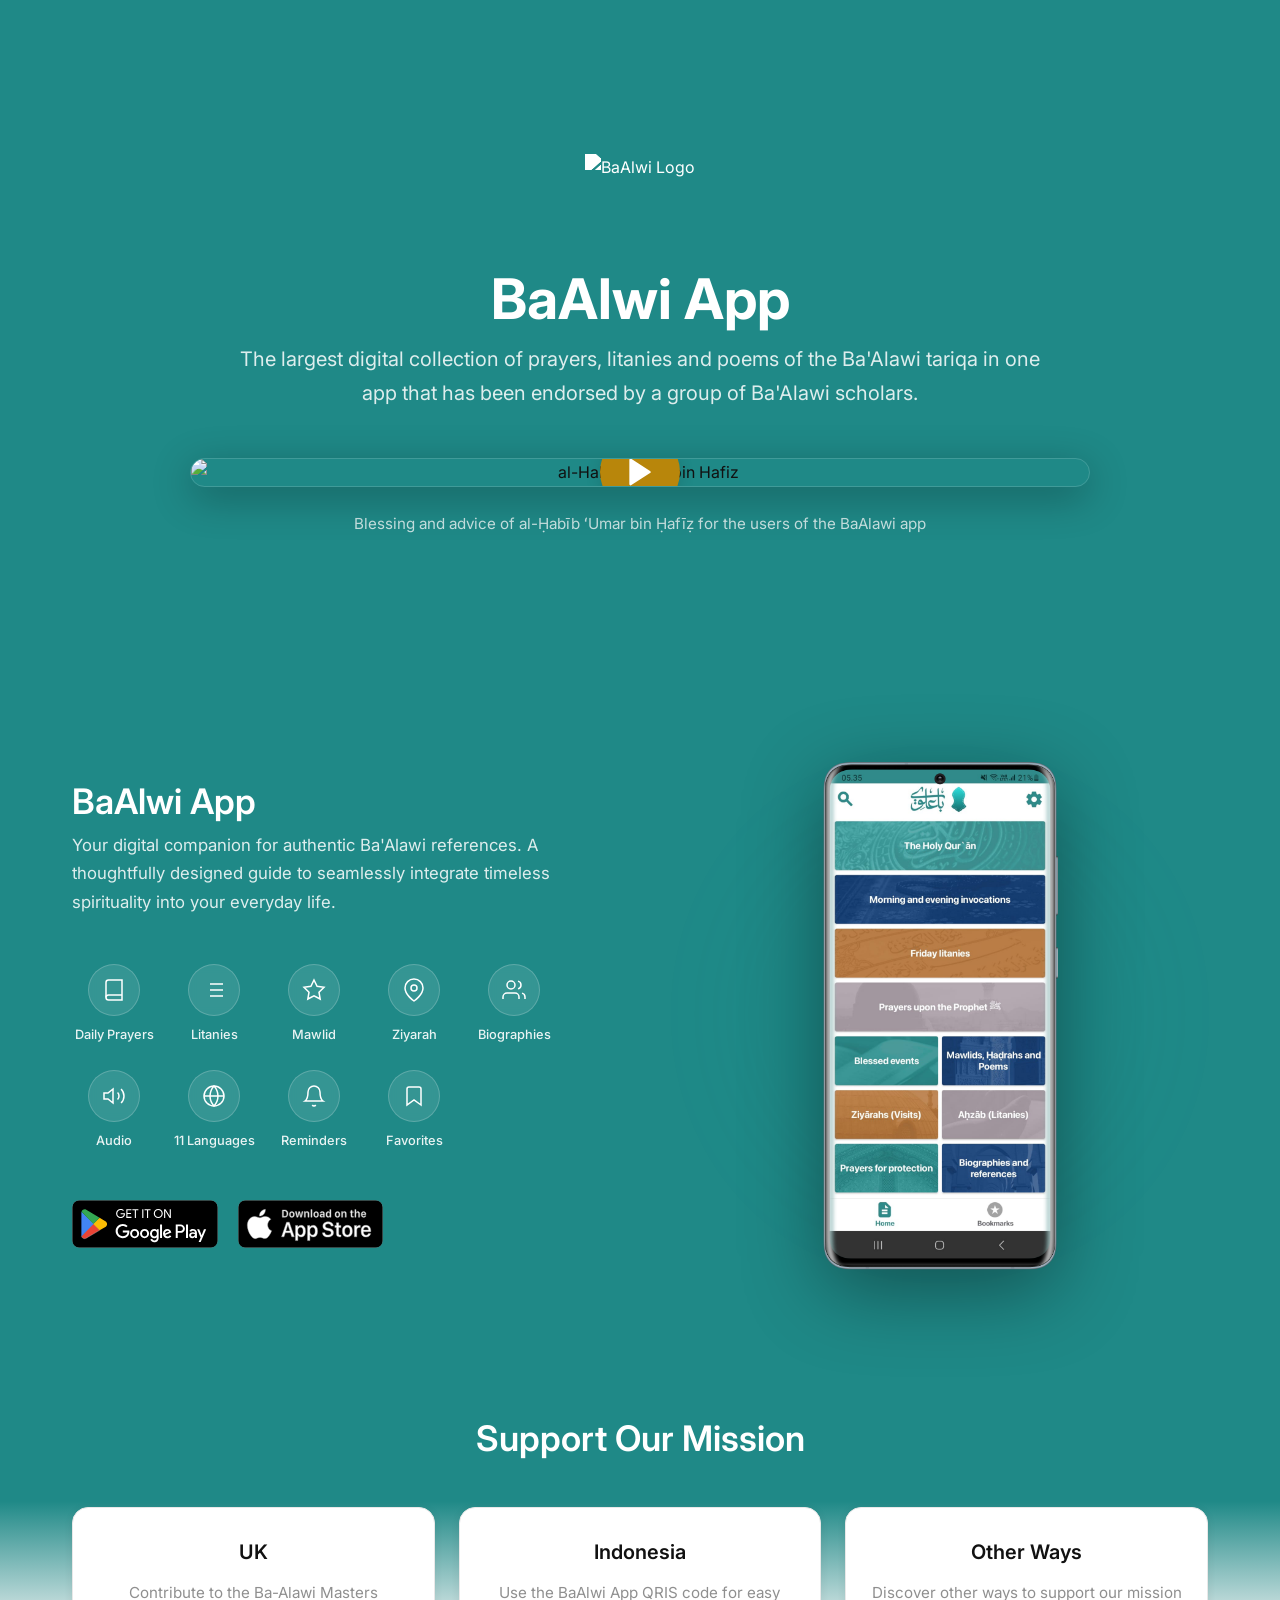
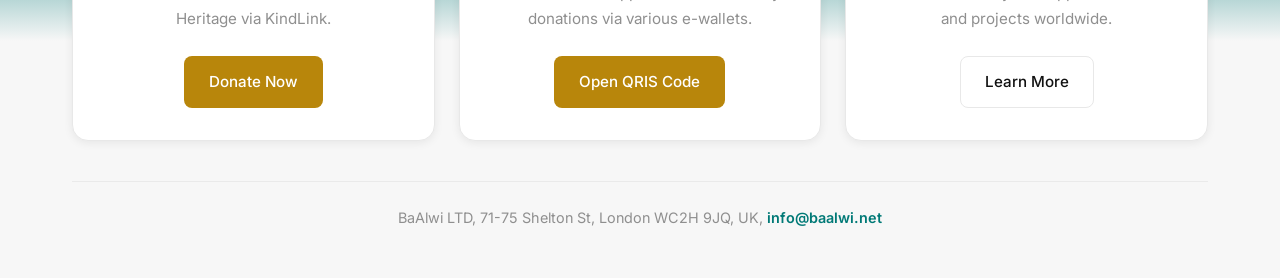
==== index.html @ 03d9c1d9 "Initial commit" ====
<!DOCTYPE html>
<html lang="en">
<head>
    <meta charset="UTF-8">
    <meta name="viewport" content="width=device-width, initial-scale=1.0">
    <title>BaAlwi باعلوي</title>
    <meta name="description" content="The largest digital collection of prayers, litanies and poems of the Ba'Alawi tariqa in one app that has been endorsed by a group of Ba'Alawi scholars.">
    
    <!-- Google Fonts -->
    <link rel="preconnect" href="https://fonts.googleapis.com">
    <link rel="preconnect" href="https://fonts.gstatic.com" crossorigin>
    <link href="https://fonts.googleapis.com/css2?family=Inter:wght@300;400;500;600;700&family=Amiri:wght@400;700&display=swap" rel="stylesheet">
    
    <!-- Custom CSS -->
    <link rel="stylesheet" href="styles.css">
    
    <!-- Favicon -->
    <link rel="icon" type="image/svg+xml" href="favicon.svg">
</head>
<body>

    <main>
        <!-- 1. Video Hero Section -->
        <section class="hero hero-video" id="home">
            <div class="container hero-container text-center">
                
                <!-- Centered Brand Logo -->
                <div class="hero-brand">
                    <img src="baalwi-homepage_files/ic_foreground+copy.png" alt="BaAlwi Logo" class="hero-brand-logo">
                </div>

                <div class="hero-header">
                    <h1 class="hero-title">BaAlwi App</h1>
                    <p class="hero-subtitle">The largest digital collection of prayers, litanies and poems of the Ba'Alawi tariqa in one app that has been endorsed by a group of Ba'Alawi scholars.</p>
                </div>
                
                <div class="video-wrapper" onclick="playVideo(this)">
                    <div class="video-container">
                        <img src="baalwi-homepage_files/Screen+Shot+2022-03-28+at+4.50.08+PM.png" alt="al-Habib Umar bin Hafiz" class="video-thumbnail">
                        <div class="play-button">
                            <svg viewBox="0 0 24 24" width="32" height="32" stroke="currentColor" stroke-width="2" fill="currentColor" stroke-linecap="round" stroke-linejoin="round"><polygon points="5 3 19 12 5 21 5 3"></polygon></svg>
                        </div>
                    </div>
                </div>
                <div class="hero-video-caption">
                    <p>Blessing and advice of al-Ḥabīb ʻUmar bin Ḥafīẓ for the users of the BaAlawi app</p>
                </div>
                </div>
            </div>
        </section>

        <!-- 2. App Showcase Section (NU App Style: Text Left, Overlapping Phones Right) -->
        <section class="app-showcase" id="app">
            <div class="container app-showcase-container">
                <div class="app-content">
                    <h2 class="section-title">BaAlwi App</h2>
                    <p class="section-description">
                        Your digital companion for authentic Ba'Alawi references. A thoughtfully designed guide to seamlessly integrate timeless spirituality into your everyday life.
                    </p>
                    
                    <!-- Features Grid (9 Items) -->
                    <div class="features-grid">
                        <div class="feature-item fade-in-element">
                            <div class="feature-icon-circle">
                                <svg viewBox="0 0 24 24" width="24" height="24" stroke="currentColor" stroke-width="1.5" fill="none"><path d="M4 19.5A2.5 2.5 0 0 1 6.5 17H20"></path><path d="M6.5 2H20v20H6.5A2.5 2.5 0 0 1 4 19.5v-15A2.5 2.5 0 0 1 6.5 2z"></path></svg>
                            </div>
                            <span class="feature-label">Daily Prayers</span>
                        </div>
                        <div class="feature-item fade-in-element">
                            <div class="feature-icon-circle">
                                <svg viewBox="0 0 24 24" width="24" height="24" stroke="currentColor" stroke-width="1.5" fill="none"><line x1="8" y1="6" x2="21" y2="6"></line><line x1="8" y1="12" x2="21" y2="12"></line><line x1="8" y1="18" x2="21" y2="18"></line><line x1="3" y1="6" x2="3.01" y2="6"></line><line x1="3" y1="12" x2="3.01" y2="12"></line><line x1="3" y1="18" x2="3.01" y2="18"></line></svg>
                            </div>
                            <span class="feature-label">Litanies</span>
                        </div>
                        <div class="feature-item fade-in-element">
                            <div class="feature-icon-circle">
                                <svg viewBox="0 0 24 24" width="24" height="24" stroke="currentColor" stroke-width="1.5" fill="none"><polygon points="12 2 15.09 8.26 22 9.27 17 14.14 18.18 21.02 12 17.77 5.82 21.02 7 14.14 2 9.27 8.91 8.26 12 2"></polygon></svg>
                            </div>
                            <span class="feature-label">Mawlid</span>
                        </div>
                        <div class="feature-item fade-in-element">
                            <div class="feature-icon-circle">
                                <svg viewBox="0 0 24 24" width="24" height="24" stroke="currentColor" stroke-width="1.5" fill="none"><path d="M21 10c0 7-9 13-9 13s-9-6-9-13a9 9 0 0 1 18 0z"></path><circle cx="12" cy="10" r="3"></circle></svg>
                            </div>
                            <span class="feature-label">Ziyarah</span>
                        </div>
                        <div class="feature-item fade-in-element">
                            <div class="feature-icon-circle">
                                <svg viewBox="0 0 24 24" width="24" height="24" stroke="currentColor" stroke-width="1.5" fill="none"><path d="M17 21v-2a4 4 0 0 0-4-4H5a4 4 0 0 0-4 4v2"></path><circle cx="9" cy="7" r="4"></circle><path d="M23 21v-2a4 4 0 0 0-3-3.87"></path><path d="M16 3.13a4 4 0 0 1 0 7.75"></path></svg>
                            </div>
                            <span class="feature-label">Biographies</span>
                        </div>
                        <div class="feature-item fade-in-element">
                            <div class="feature-icon-circle">
                                <svg viewBox="0 0 24 24" width="24" height="24" stroke="currentColor" stroke-width="1.5" fill="none"><polygon points="11 5 6 9 2 9 2 15 6 15 11 19 11 5"></polygon><path d="M19.07 4.93a10 10 0 0 1 0 14.14M15.54 8.46a5 5 0 0 1 0 7.07"></path></svg>
                            </div>
                            <span class="feature-label">Audio</span>
                        </div>
                        <div class="feature-item fade-in-element">
                            <div class="feature-icon-circle">
                                <svg viewBox="0 0 24 24" width="24" height="24" stroke="currentColor" stroke-width="1.5" fill="none"><circle cx="12" cy="12" r="10"></circle><line x1="2" y1="12" x2="22" y2="12"></line><path d="M12 2a15.3 15.3 0 0 1 4 10 15.3 15.3 0 0 1-4 10 15.3 15.3 0 0 1-4-10 15.3 15.3 0 0 1 4-10z"></path></svg>
                            </div>
                            <span class="feature-label">11 Languages</span>
                        </div>
                        <div class="feature-item fade-in-element">
                            <div class="feature-icon-circle">
                                <svg viewBox="0 0 24 24" width="24" height="24" stroke="currentColor" stroke-width="1.5" fill="none"><path d="M18 8A6 6 0 0 0 6 8c0 7-3 9-3 9h18s-3-2-3-9"></path><path d="M13.73 21a2 2 0 0 1-3.46 0"></path></svg>
                            </div>
                            <span class="feature-label">Reminders</span>
                        </div>
                        <div class="feature-item fade-in-element">
                            <div class="feature-icon-circle">
                                <svg viewBox="0 0 24 24" width="24" height="24" stroke="currentColor" stroke-width="1.5" fill="none"><path d="M19 21l-7-5-7 5V5a2 2 0 0 1 2-2h10a2 2 0 0 1 2 2z"></path></svg>
                            </div>
                            <span class="feature-label">Favorites</span>
                        </div>
                    </div>

                    <div class="hero-actions">
                        <a href="https://play.google.com/store/apps/details?id=com.baalwi" class="store-badge" target="_blank">
                            <img src="playstore.svg" alt="Get it on Google Play">
                        </a>
                        <a href="https://apps.apple.com/my/app/baalwi/id1604528713" class="store-badge" target="_blank">
                            <img src="appstore.svg" alt="Download on App Store">
                        </a>
                    </div>
                </div>

                <div class="app-visual-group">
                    <!-- Glow background -->
                    <div class="glow-effect teal-glow"></div>
                    
                    <!-- Single Pre-made Mockup Image -->
                    <img src="ss.png" alt="BaAlwi App Mockup" class="single-mockup-img">
                </div>
            </div>
        </section>





        <!-- Support Section -->
        <section class="support" id="support">
            <div class="container support-container">
                <h2 class="section-title text-center">Support Our Mission</h2>
                <div class="support-cards">
                    <!-- UK Support -->
                    <div class="glass-card">
                        <h3>UK</h3>
                        <p>Contribute to the Ba-Alawi Masters Heritage via KindLink.</p>
                        <a href="https://www.kindlink.com/charity/Ba-Alawi-Masters-Heritage" class="btn btn-primary" target="_blank">Donate Now</a>
                    </div>
                    
                    <!-- Indonesia Support -->
                    <div class="glass-card">
                        <h3>Indonesia</h3>
                        <p>Use the BaAlwi App QRIS code for easy donations via various e-wallets.</p>
                        <a href="#" class="btn btn-primary" onclick="openQrisModal(event)">Open QRIS Code</a>
                    </div>
                    
                    <!-- Other Support -->
                    <div class="glass-card">
                        <h3>Other Ways</h3>
                        <p>Discover other ways to support our mission and projects worldwide.</p>
                        <a href="donate.html" class="btn btn-outline">Learn More</a>
                    </div>
                </div>
                <p class="simple-footer">BaAlwi LTD, 71-75 Shelton St, London WC2H 9JQ, UK, <a href="mailto:info@baalwi.net" class="email-link">info@baalwi.net</a></p>
            </div>
        </section>
    </main>

    <!-- QRIS Modal -->
    <div id="qrisModal" class="modal">
        <div class="modal-content">
            <span class="close-modal">&times;</span>
            <img src="qris.png" alt="BaAlwi QRIS Code" class="qris-image">
        </div>
    </div>

    <!-- Animations Script -->
    <script>
        const observer = new IntersectionObserver((entries) => {
            entries.forEach(entry => {
                if (entry.isIntersecting) {
                    entry.target.classList.add('visible');
                }
            });
        }, { threshold: 0.1 });

        document.querySelectorAll('.fade-in-element, .glass-card, .phone-mockup').forEach(el => {
            el.classList.add('fade-in-element');
            observer.observe(el);
        });
    </script>
    <script>
        // Custom Click-to-Play Video Facade
        function playVideo(wrapper) {
            // Replace the image and play button with an autoplaying YouTube iframe
            wrapper.innerHTML = '<iframe style="display: block; width: 100%; aspect-ratio: 16 / 9;" src="https://www.youtube.com/embed/R0WnUxzO444?autoplay=1" title="YouTube video player" frameborder="0" allow="accelerometer; autoplay; clipboard-write; encrypted-media; gyroscope; picture-in-picture; web-share" allowfullscreen></iframe>';
            // Remove cursor pointer and onclick event after playing
            wrapper.style.cursor = 'default';
            wrapper.onclick = null;
        }

        // QRIS Modal Logic
        const qrisModal = document.getElementById("qrisModal");
        const closeModalBtn = document.querySelector(".close-modal");

        function openQrisModal(e) {
            e.preventDefault(); // Prevent jumping to top of page
            qrisModal.style.display = "flex";
        }

        closeModalBtn.onclick = function() {
            qrisModal.style.display = "none";
        }

        window.onclick = function(event) {
            // Close if user clicks outside the modal content (on the dark background)
            if (event.target == qrisModal) {
                qrisModal.style.display = "none";
            }
        }
    </script>
</body>
</html>
---- styles.css ----
/* CSS Variables based on smartlib/home-tokens.css */
:root {
    /* Base Colors */
    --bg: #FFFFFF;
    --bg-warm: #F7F7F7;
    --bg-glass: rgba(255, 255, 255, 0.95);
    
    /* Text */
    --text: #111111;
    --text-muted: #8F8F8F;
    --muted-light: #D8D8D8;
    
    /* Borders */
    --border: #E8E8E8;
    
    /* Accents (Teal & Gold) */
    --accent: oklch(0.50 0.13 192); /* Teal */
    --accent-mid: oklch(0.44 0.13 192);
    --accent-light: oklch(0.96 0.02 192); 
    --gold: #b8860b;
    --gold-light: #f5f0e0;
    
    --text-on-accent: #ffffff;
    
    /* Shadows */
    --shadow-sm: 0 2px 10px rgba(0,0,0,0.07);
    --shadow-md: 0 4px 16px rgba(0,0,0,0.12);
    --shadow-lg: 0 10px 40px rgba(0,0,0,0.3);
    
    /* Transitions */
    --transition-fast: 0.15s ease-in-out;
    --transition-base: 0.2s ease-in-out;
    
    /* Fonts */
    --font-primary: 'Inter', sans-serif;
    --font-arabic: 'Scheherazade New', 'Amiri', serif;
}

/* Reset & Base Styles */
* {
    margin: 0;
    padding: 0;
    box-sizing: border-box;
}

html {
    scroll-behavior: smooth;
}

body {
    font-family: var(--font-primary);
    background-color: var(--bg);
    color: var(--text);
    line-height: 1.7;
    overflow-x: hidden;
}

a {
    text-decoration: none;
    color: inherit;
    transition: var(--transition-fast);
}

img {
    max-width: 100%;
    height: auto;
    display: block;
}

.container {
    max-width: 1200px;
    margin: 0 auto;
    padding: 0 2rem;
}

.text-center {
    text-align: center;
}

/* Typography */
h1, h2, h3, h4 {
    font-weight: 600;
    line-height: 1.2;
    margin-bottom: 1rem;
    color: var(--text);
}

.section-title {
    font-size: 2.2rem;
    color: var(--text);
    margin-bottom: 0.5rem;
}

.section-subtitle, .section-description {
    font-size: 1.05rem;
    color: var(--text-muted);
    margin-bottom: 3rem;
}

/* Smartlib-style Buttons */
.btn {
    display: inline-flex;
    align-items: center;
    justify-content: center;
    padding: 0.75rem 1.5rem;
    border-radius: 8px;
    font-size: 0.95rem;
    font-weight: 500;
    cursor: pointer;
    text-align: center;
    border: 1px solid transparent;
    transition: all var(--transition-fast);
}

.btn-primary {
    background-color: var(--gold);
    color: var(--text-on-accent);
}

.btn-primary:hover {
    background-color: var(--accent);
    transform: translateY(-1px);
    box-shadow: var(--shadow-sm);
}

.btn-outline {
    background-color: transparent;
    border-color: var(--border);
    color: var(--text);
}

.btn-outline:hover {
    background-color: var(--accent-light);
    color: var(--accent-mid);
    border-color: var(--accent-mid);
}

/* Centered Hero Brand */
.hero-brand {
    display: flex;
    align-items: center;
    justify-content: center;
    margin-bottom: 2.5rem;
}

.hero-brand-logo {
    height: 72px; /* Bigger logo */
    filter: brightness(0) invert(1);
}

/* Apply background to the entire main wrapper */
main {
    position: relative;
    background-image: url('baalwi-homepage_files/from-l-to-r-habib-muhammad-haddar-habib-zayn-bin-sumayt-and-habib-abdulqadir-al-saqqaf.png');
    background-size: cover;
    background-position: center;
    background-attachment: fixed;
    z-index: 1;
}

main::before {
    content: '';
    position: absolute;
    top: 0;
    left: 0;
    width: 100%;
    height: 100%;
    background-color: var(--accent);
    opacity: 0.88; /* Transparent Teal */
    z-index: -1;
}

/* 1. Hero Video Section */
.hero-video {
    padding: 6rem 0 5rem;
    min-height: 75vh;
    display: flex;
    align-items: center;
    justify-content: center;
    position: relative;
    z-index: 10;
}

.hero-container {
    display: flex;
    flex-direction: column;
    align-items: center;
    width: 100%;
    position: relative;
    z-index: 2; /* Keeps content above the gradient */
}

.hero-header {
    margin-bottom: 3rem;
}

.hero-title {
    font-size: 3.5rem;
    font-weight: 700;
    color: var(--text-on-accent);
    margin-bottom: 0.5rem;
}

.hero-subtitle {
    font-size: 1.25rem;
    color: rgba(255, 255, 255, 0.85);
    max-width: 800px;
    margin: 0 auto;
}

.video-wrapper {
    width: 100%;
    max-width: 900px;
    border-radius: 16px;
    overflow: hidden;
    box-shadow: var(--shadow-lg);
    position: relative;
    cursor: pointer;
    transition: transform var(--transition-base);
    border: 1px solid rgba(255,255,255,0.15);
}

.video-wrapper:hover {
    transform: scale(1.01);
}

.video-thumbnail {
    width: 100%;
    display: block;
    transition: opacity var(--transition-base);
}

.video-wrapper:hover .video-thumbnail {
    opacity: 0.85;
}

.play-button {
    position: absolute;
    top: 50%;
    left: 50%;
    transform: translate(-50%, -50%);
    width: 80px;
    height: 80px;
    background-color: var(--gold);
    border-radius: 50%;
    display: flex;
    align-items: center;
    justify-content: center;
    color: white;
    box-shadow: var(--shadow-md);
    transition: all var(--transition-fast);
}

.video-wrapper:hover .play-button {
    background-color: var(--bg);
    color: var(--gold);
    transform: translate(-50%, -50%) scale(1.05);
}

.hero-video-caption {
    margin-top: 1.5rem;
    font-size: 0.95rem;
    color: rgba(255, 255, 255, 0.75);
}

/* 2. App Showcase Section (Two Columns) */
.app-showcase {
    padding: 4rem 0 2rem;
    position: relative;
    z-index: 10;
}

.app-showcase-container {
    display: grid;
    grid-template-columns: 1fr 1fr;
    gap: 4rem;
    align-items: center;
}

.app-content {
    order: 1; /* Left side */
}

/* Ensure text is readable against the teal background */
.app-showcase .section-title {
    color: var(--text-on-accent);
}

.app-showcase .section-description {
    color: rgba(255, 255, 255, 0.85);
    max-width: 485px; /* Aligns perfectly with the 5-item grid below */
}

/* Change icon circles to look better on teal */
.app-visual-group {
    order: 2; /* Right side */
    position: relative;
    height: 550px;
    display: flex;
    justify-content: center;
}

.hero-actions {
    display: flex;
    gap: 1rem;
    align-items: center;
    flex-wrap: wrap;
    margin-top: 2rem;
}

.store-badge img {
    height: 48px;
    border-radius: 8px;
}



/* Single Pre-made Mockup Image */
.single-mockup-img {
    z-index: 2;
    width: 100%;
    max-width: 320px;
    height: auto;
    object-fit: contain;
    position: relative;
    filter: drop-shadow(0 20px 40px rgba(0,0,0,0.4));
    animation: float 6s ease-in-out infinite;
}

@keyframes float {
    0% { transform: translateY(0px); }
    50% { transform: translateY(-15px); }
    100% { transform: translateY(0px); }
}

.glow-effect {
    position: absolute;
    width: 300px;
    height: 300px;
    border-radius: 50%;
    filter: blur(80px);
    opacity: 0.1;
    z-index: 0;
    top: 50%;
    left: 50%;
    transform: translate(-50%, -50%);
    background: var(--accent);
}

/* Inline Features Grid */
.features-grid {
    display: flex;
    flex-wrap: wrap;
    justify-content: flex-start;
    gap: 1.5rem 1rem;
    margin: 2rem 0;
    max-width: 490px; 
}

.feature-item {
    width: 84px; /* 5 items * 84 = 420px + 4 gaps (64px) = 484px exact fit */
    display: flex;
    flex-direction: column;
    align-items: center;
    text-align: center;
    gap: 0.5rem; /* Tighter gap between icon and text */
    transition: transform var(--transition-fast);
}

.hero-actions {
    display: flex;
    gap: 1.25rem;
    align-items: center;
    margin-top: 3rem; /* Ensures a generous, balanced gap below the grid */
    flex-wrap: wrap;
}

.feature-item:hover {
    transform: translateY(-5px);
}

.feature-icon-circle {
    width: 52px;
    height: 52px;
    background-color: rgba(255, 255, 255, 0.1);
    backdrop-filter: blur(4px);
    -webkit-backdrop-filter: blur(4px);
    border-radius: 50%;
    display: flex;
    align-items: center;
    justify-content: center;
    color: var(--text-on-accent);
    border: 1px solid rgba(255, 255, 255, 0.2);
    transition: all var(--transition-fast);
}

.feature-item:hover .feature-icon-circle {
    background-color: var(--bg);
    color: var(--accent);
    border-color: var(--bg);
    transform: scale(1.05);
}

.feature-label {
    font-size: 0.8rem;
    font-weight: 500;
    color: rgba(255, 255, 255, 0.9);
}



/* Support Section (Fades from Teal to Warm White) */
.support {
    padding: 6rem 0 3rem; /* Reduced bottom padding */
    position: relative;
    z-index: 10;
    background: linear-gradient(
        to bottom,
        rgba(247, 247, 247, 0) 0px,
        rgba(247, 247, 247, 0) 180px,
        var(--bg-warm) 320px,
        var(--bg-warm) 100%
    );
}

.support .section-title {
    color: var(--text-on-accent);
    margin-bottom: 3rem;
}

.support-cards {
    display: grid;
    grid-template-columns: repeat(auto-fit, minmax(280px, 1fr));
    gap: 1.5rem;
    margin-top: 3rem;
}

.glass-card {
    background: var(--bg);
    border: 1px solid var(--border);
    border-radius: 16px;
    padding: 2rem 1.5rem; /* Reduced from 2.5rem */
    text-align: center;
    transition: var(--transition-base);
    display: flex;
    flex-direction: column;
    align-items: center;
    justify-content: space-between;
    box-shadow: var(--shadow-sm);
}

.glass-card:hover {
    transform: translateY(-4px);
    box-shadow: var(--shadow-md);
    border-color: var(--accent);
}

.glass-card h3 {
    color: var(--text);
    font-size: 1.25rem;
}

.glass-card p {
    color: var(--text-muted);
    font-size: 0.95rem;
    margin-bottom: 1.5rem; /* Reduced from 2rem */
}

.payment-methods {
    height: 35px;
    margin-bottom: 1.5rem;
}

/* Bank Details Grid (Donate Page) */
.bank-details-grid {
    display: grid;
    grid-template-columns: 1fr 2fr;
    gap: 1rem;
    width: 100%;
    font-size: 0.95rem;
    line-height: 1.5;
}

.bank-value-box {
    font-family: monospace;
    font-size: 1.05rem;
    font-weight: bold;
    background: rgba(0,0,0,0.03);
    padding: 4px 8px;
    border-radius: 4px;
    border: 1px solid var(--border);
    word-break: break-all;
}

/* Simple Inline Footer */
.simple-footer {
    text-align: center;
    color: var(--text-muted);
    font-size: 0.9rem;
    margin-top: 2.5rem; /* Reduced margin to bring it closer to cards */
    padding-top: 1.5rem;
    border-top: 1px solid rgba(0,0,0,0.05);
}

.email-link {
    color: var(--accent);
    font-weight: 600;
    transition: color var(--transition-fast);
}

.email-link:hover {
    color: var(--accent-mid);
    text-decoration: underline;
}

/* Animations */
.fade-in-element {
    opacity: 0;
    transform: translateY(20px);
    transition: opacity 0.6s ease-out, transform 0.6s ease-out;
}

.fade-in-element.visible {
    opacity: 1;
    transform: translateY(0);
}

/* Responsive */
@media (max-width: 992px) {
    .app-showcase-container {
        grid-template-columns: 1fr;
        text-align: center;
    }

    .app-showcase .section-description {
        margin: 0 auto 2rem; /* Center the constrained paragraph block on mobile */
    }

    .hero-actions {
        justify-content: center; /* Center the download buttons on mobile */
    }

    .features-grid {
        margin: 2rem auto; /* Center the constrained grid on mobile */
        justify-content: center; /* Center the items as well */
    }

    .hero-title {
        font-size: 2.5rem;
    }
    
    .app-visual-group {
        order: -1; 
        margin-bottom: 2rem;
        height: 500px; /* shorter on mobile */
    }

    .phone-back {
        transform: scale(0.85) translate(20%, -5%);
    }

    .phone-front {
        transform: scale(0.95) translate(-10%, 5%);
    }

    .hero-actions {
        justify-content: center;
    }

    /* Background is entirely teal for this section on both desktop and mobile now */
}

@media (max-width: 768px) {
    .section-title {
        font-size: 1.8rem;
    }
    
    .hero-video {
        padding-top: 3rem;
    }

    .bank-details-grid {
        grid-template-columns: 1fr;
        gap: 0.25rem;
    }

    .bank-details-grid strong {
        margin-top: 0.75rem;
    }

    .bank-details-grid strong:first-child {
        margin-top: 0;
    }
}
@media (max-width: 480px) {
    .hero-title {
        font-size: 2rem;
    }
    
    .section-title {
        font-size: 1.5rem;
    }
    
    .glass-card {
        padding: 1.5rem 1rem;
    }
    
    .hero-actions {
        flex-direction: column;
        width: 100%;
    }
    
    .hero-actions .btn, .hero-actions .store-badge {
        width: 100%;
        max-width: 250px;
        justify-content: center;
    }
}

/* Modal Styles */
.modal {
    display: none; 
    position: fixed; 
    z-index: 9999; 
    left: 0;
    top: 0;
    width: 100%; 
    height: 100%; 
    background-color: rgba(0,0,0,0.8); 
    align-items: center;
    justify-content: center;
    backdrop-filter: blur(5px);
}

.modal-content {
    position: relative;
    background-color: #fff;
    padding: 1.5rem;
    border-radius: 16px;
    max-width: 90%;
    max-height: 90vh;
    box-shadow: 0 10px 40px rgba(0,0,0,0.5);
    animation: modalPop 0.3s cubic-bezier(0.175, 0.885, 0.32, 1.275);
    display: flex;
    flex-direction: column;
    align-items: center;
}

.qris-image {
    max-width: 100%;
    max-height: 80vh;
    border-radius: 8px;
    display: block;
}

.close-modal {
    position: absolute;
    top: -15px;
    right: -15px;
    background-color: var(--accent);
    color: white;
    width: 36px;
    height: 36px;
    border-radius: 50%;
    display: flex;
    align-items: center;
    justify-content: center;
    font-size: 24px;
    font-weight: bold;
    cursor: pointer;
    box-shadow: var(--shadow-md);
    transition: background-color var(--transition-fast), transform var(--transition-fast);
}

.close-modal:hover {
    background-color: var(--accent-mid);
    transform: scale(1.1);
}

@keyframes modalPop {
    0% { transform: scale(0.8); opacity: 0; }
    100% { transform: scale(1); opacity: 1; }
}
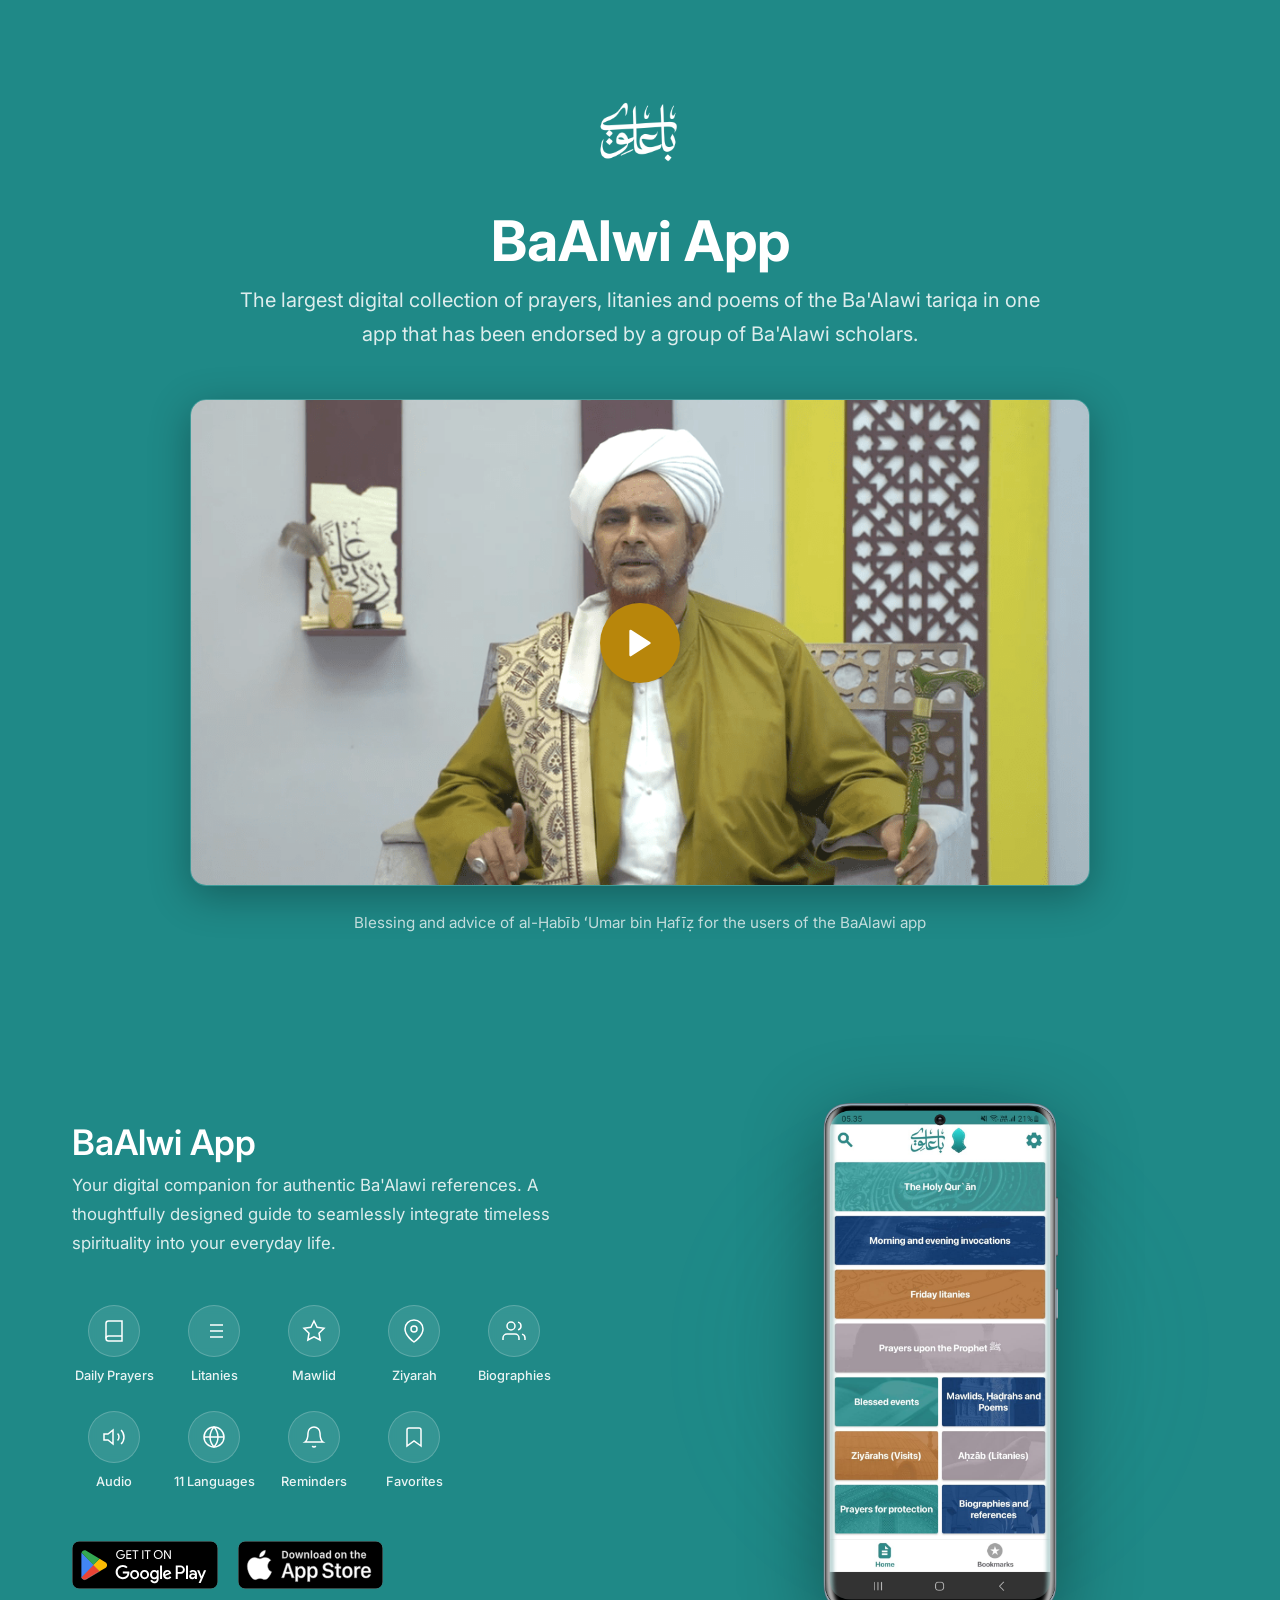
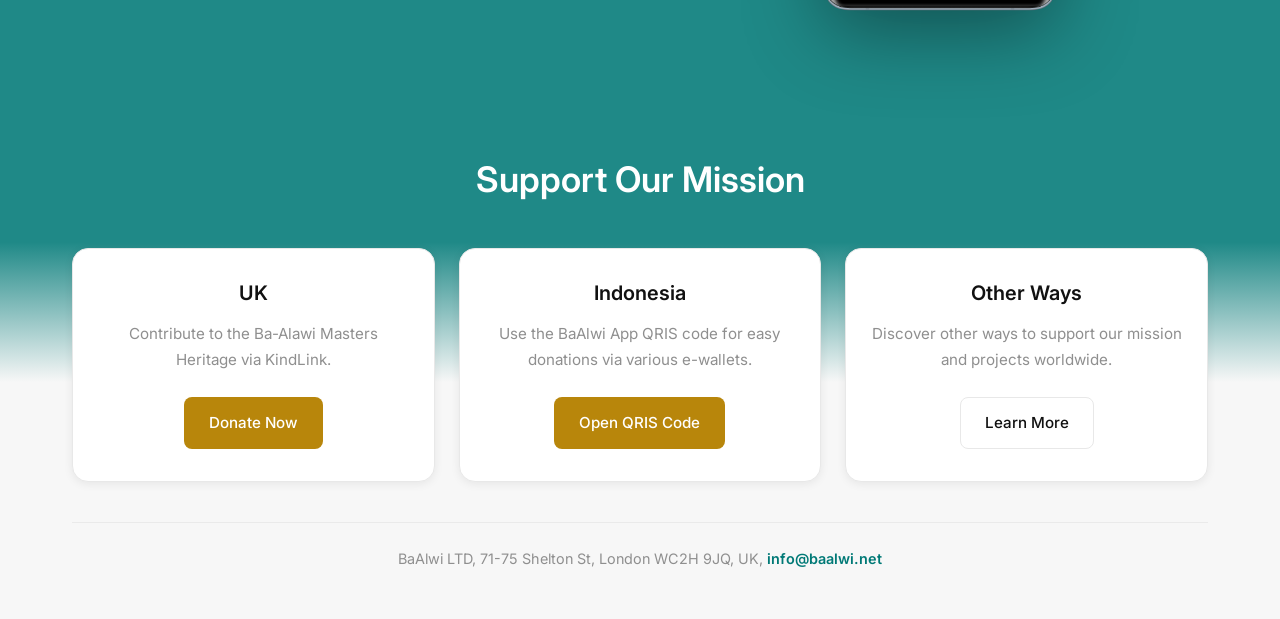
==== commit 97bdb2ea: "Fix broken images by using local logo.png and video.png" ====
--- a/index.html
+++ b/index.html
@@ -26,7 +26,7 @@
                 
                 <!-- Centered Brand Logo -->
                 <div class="hero-brand">
-                    <img src="baalwi-homepage_files/ic_foreground+copy.png" alt="BaAlwi Logo" class="hero-brand-logo">
+                    <img src="logo.png" alt="BaAlwi Logo" class="hero-brand-logo">
                 </div>
 
                 <div class="hero-header">
@@ -36,7 +36,7 @@
                 
                 <div class="video-wrapper" onclick="playVideo(this)">
                     <div class="video-container">
-                        <img src="baalwi-homepage_files/Screen+Shot+2022-03-28+at+4.50.08+PM.png" alt="al-Habib Umar bin Hafiz" class="video-thumbnail">
+                        <img src="video.png" alt="al-Habib Umar bin Hafiz" class="video-thumbnail">
                         <div class="play-button">
                             <svg viewBox="0 0 24 24" width="32" height="32" stroke="currentColor" stroke-width="2" fill="currentColor" stroke-linecap="round" stroke-linejoin="round"><polygon points="5 3 19 12 5 21 5 3"></polygon></svg>
                         </div>
